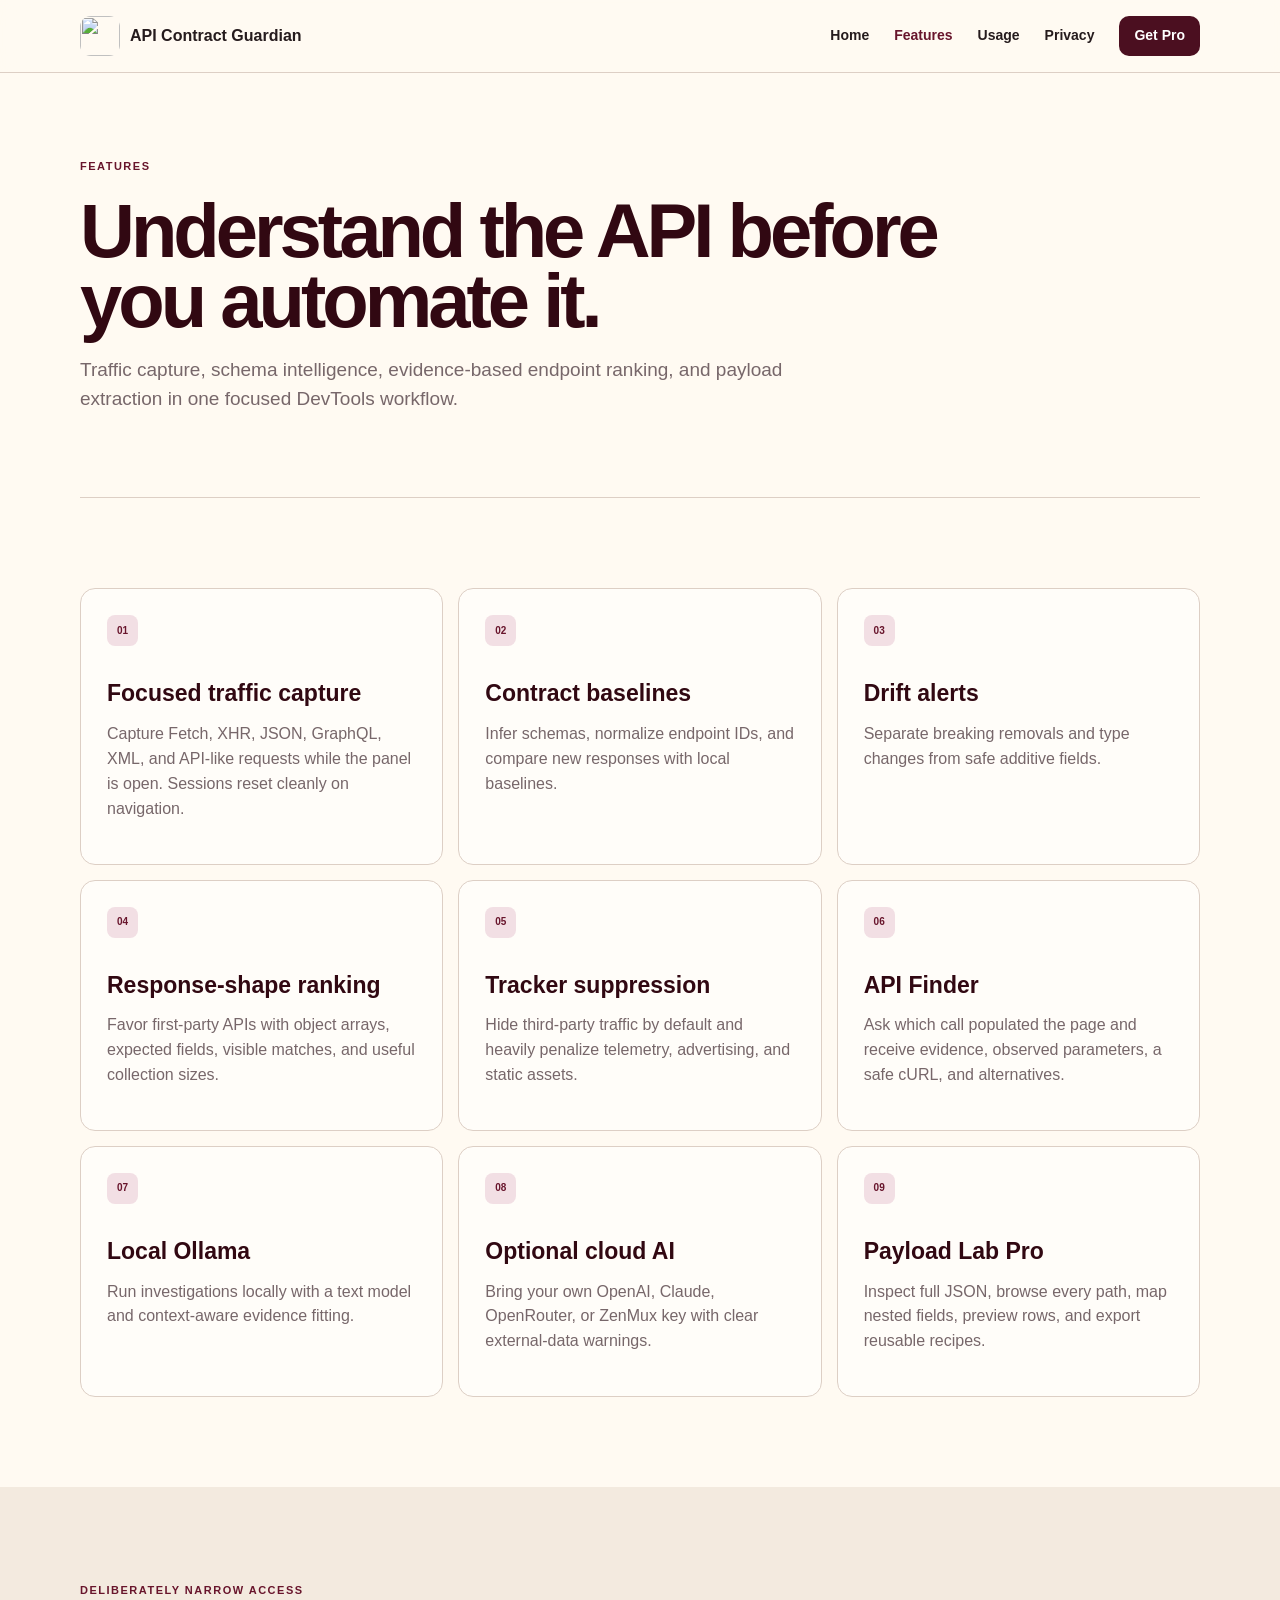
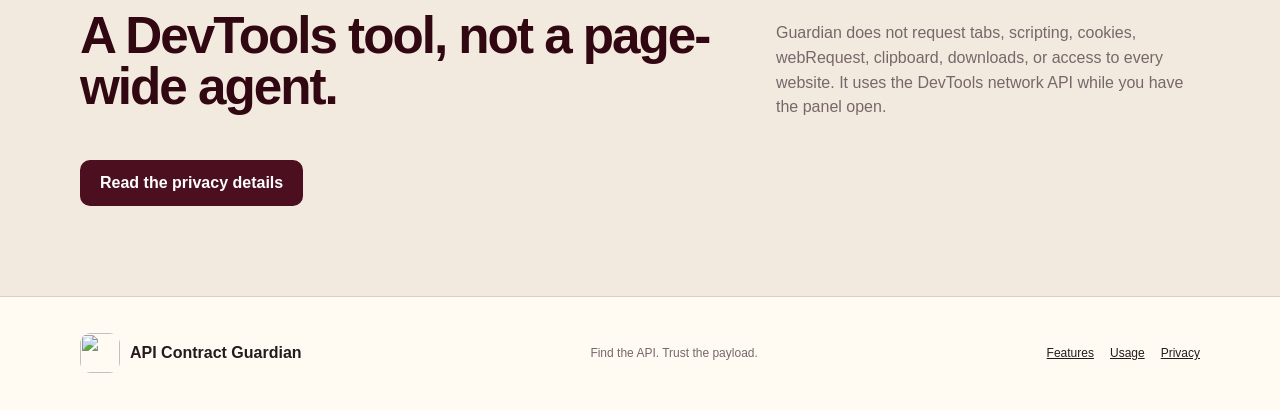
==== features.html @ 62bb1f57 "Add files via upload" ====
<!doctype html><html lang="en"><head><meta charset="utf-8"><meta name="viewport" content="width=device-width,initial-scale=1"><title>Features — API Contract Guardian</title><meta name="description" content="Explore API monitoring, endpoint discovery, local AI, and payload extraction features."><link rel="icon" href="assets/logo.png"><link rel="stylesheet" href="styles.css"></head><body>
<header class="site-header"><nav class="nav shell"><a class="brand" href="index.html"><img src="assets/logo.png" alt=""><span>API Contract Guardian</span></a><div class="nav-links"><a href="index.html">Home</a><a aria-current="page" href="features.html">Features</a><a href="usage.html">Usage</a><a href="privacy.html">Privacy</a><a class="nav-cta" href="https://builtbykris.lemonsqueezy.com">Get Pro</a></div></nav></header>
<main><section class="page-hero shell"><span class="eyebrow">Features</span><h1>Understand the API before you automate it.</h1><p>Traffic capture, schema intelligence, evidence-based endpoint ranking, and payload extraction in one focused DevTools workflow.</p></section>
<section class="section shell"><div class="grid">
<article class="card"><span class="number">01</span><h3>Focused traffic capture</h3><p>Capture Fetch, XHR, JSON, GraphQL, XML, and API-like requests while the panel is open. Sessions reset cleanly on navigation.</p></article>
<article class="card"><span class="number">02</span><h3>Contract baselines</h3><p>Infer schemas, normalize endpoint IDs, and compare new responses with local baselines.</p></article>
<article class="card"><span class="number">03</span><h3>Drift alerts</h3><p>Separate breaking removals and type changes from safe additive fields.</p></article>
<article class="card"><span class="number">04</span><h3>Response-shape ranking</h3><p>Favor first-party APIs with object arrays, expected fields, visible matches, and useful collection sizes.</p></article>
<article class="card"><span class="number">05</span><h3>Tracker suppression</h3><p>Hide third-party traffic by default and heavily penalize telemetry, advertising, and static assets.</p></article>
<article class="card"><span class="number">06</span><h3>API Finder</h3><p>Ask which call populated the page and receive evidence, observed parameters, a safe cURL, and alternatives.</p></article>
<article class="card"><span class="number">07</span><h3>Local Ollama</h3><p>Run investigations locally with a text model and context-aware evidence fitting.</p></article>
<article class="card"><span class="number">08</span><h3>Optional cloud AI</h3><p>Bring your own OpenAI, Claude, OpenRouter, or ZenMux key with clear external-data warnings.</p></article>
<article class="card"><span class="number">09</span><h3>Payload Lab Pro</h3><p>Inspect full JSON, browse every path, map nested fields, preview rows, and export reusable recipes.</p></article>
</div></section>
<section class="section alt"><div class="shell"><div class="section-head"><div><span class="eyebrow">Deliberately narrow access</span><h2>A DevTools tool, not a page-wide agent.</h2></div><p>Guardian does not request tabs, scripting, cookies, webRequest, clipboard, downloads, or access to every website. It uses the DevTools network API while you have the panel open.</p></div><a class="button primary" href="privacy.html">Read the privacy details</a></div></section></main>
<footer class="site-footer"><div class="footer-row shell"><a class="brand" href="index.html"><img src="assets/logo.png" alt=""><span>API Contract Guardian</span></a><p>Find the API. Trust the payload.</p><div class="footer-links"><a href="features.html">Features</a><a href="usage.html">Usage</a><a href="privacy.html">Privacy</a></div></div></footer>
</body></html>
---- styles.css ----
@font-face{font-family:Bricolage;src:url("assets/BricolageGrotesque-Variable.ttf") format("truetype");font-weight:200 800;font-display:swap}
:root{--wine:#4b0f20;--dark:#310812;--burg:#68152c;--rose:#e9c8d0;--paper:#fffaf2;--cream:#f3eadf;--white:#fffdf9;--ink:#251b1d;--muted:#77676a;--line:#ddcfc5;--green:#24715a}
*{box-sizing:border-box}html{scroll-behavior:smooth}body{margin:0;color:var(--ink);background:var(--paper);font-family:Bricolage,"Segoe UI",sans-serif;line-height:1.55}a{color:inherit}.shell{width:min(1120px,calc(100% - 40px));margin:auto}.site-header{position:sticky;z-index:20;top:0;border-bottom:1px solid var(--line);background:#fffaf2ee;backdrop-filter:blur(14px)}.nav{min-height:72px;display:flex;align-items:center;justify-content:space-between}.brand{display:flex;align-items:center;gap:10px;text-decoration:none;font-weight:780}.brand img{width:40px;height:40px;border-radius:11px}.nav-links{display:flex;align-items:center;gap:25px}.nav-links a{text-decoration:none;font-size:14px;font-weight:650}.nav-links a[aria-current=page]{color:var(--burg)}.nav-cta,.button{display:inline-flex;align-items:center;justify-content:center;border-radius:10px;text-decoration:none;font-weight:760}.nav-cta{padding:9px 15px;color:#fff!important;background:var(--wine)}
.hero{display:grid;grid-template-columns:.9fr 1.1fr;align-items:center;gap:52px;min-height:650px;padding:70px 0 90px}.eyebrow{color:var(--burg);font-size:11px;font-weight:800;letter-spacing:1.5px;text-transform:uppercase}.hero h1,.page-hero h1{margin:18px 0;color:var(--dark);font-size:clamp(52px,6vw,82px);line-height:.92;letter-spacing:-4px}.hero h1 em{color:var(--burg);font-style:normal}.lede{max-width:650px;color:var(--muted);font-size:19px}.actions{display:flex;flex-wrap:wrap;gap:10px;margin-top:28px}.button{min-height:46px;padding:0 20px}.primary{color:#fff;background:var(--wine)}.secondary{border:1px solid var(--line);background:var(--white)}.checks{display:flex;flex-wrap:wrap;gap:16px;margin-top:20px;color:var(--muted);font-size:12px}
.demo{overflow:hidden;border:1px solid #cdbab2;border-radius:18px;background:#fff;box-shadow:0 28px 75px #4b0f2024}.demo-top{display:flex;align-items:center;gap:10px;padding:14px 16px;color:#fff;background:var(--wine)}.demo-top img{width:36px;height:36px;border-radius:9px}.demo-top span{margin-left:auto;font-size:9px}.demo-tabs{display:flex;gap:18px;padding:10px 16px;border-bottom:1px solid var(--line);font-size:10px}.demo-body{display:grid;grid-template-columns:.85fr 1.15fr;min-height:350px}.requests{padding:18px;border-right:1px solid var(--line);background:#fffdf9}.requests small,.payload small{color:var(--muted);font-size:8px;letter-spacing:1px}.request{display:grid;grid-template-columns:38px 1fr auto;gap:7px;padding:12px 7px;border-bottom:1px solid #eee5df;font-size:9px}.request b{color:var(--burg)}.request i{color:var(--green);font-style:normal}.request.active{border-radius:7px;background:#f3e5e8}.payload{padding:20px}.payload h3{margin:10px 0;color:var(--wine)}.payload p{color:var(--muted);font-size:12px}.payload pre{padding:16px;border-radius:10px;color:#fae9ee;background:var(--dark);font-size:11px;line-height:1.65;white-space:pre-wrap}
.band{padding:15px;color:#fff;background:var(--wine);text-align:center;font-size:11px;font-weight:750;letter-spacing:2px}.section{padding:90px 0}.section.alt{background:var(--cream)}.section-head{display:grid;grid-template-columns:1.2fr .8fr;gap:60px;align-items:end;margin-bottom:40px}.section h2,.page-section h2{margin:8px 0;color:var(--dark);font-size:clamp(35px,4vw,55px);line-height:1;letter-spacing:-2px}.section-head p{margin:0;color:var(--muted)}.grid{display:grid;grid-template-columns:repeat(3,1fr);gap:15px}.card{padding:26px;border:1px solid var(--line);border-radius:15px;background:var(--white)}.card .number{display:inline-grid;width:31px;height:31px;place-items:center;border-radius:8px;color:var(--burg);background:#f2dfe4;font-size:10px;font-weight:800}.card h3{margin:35px 0 10px;color:var(--dark);font-size:23px;line-height:1.08}.card p{color:var(--muted)}.compare{display:grid;grid-template-columns:1fr 1fr;gap:18px}.plan{padding:32px;border-radius:17px}.plan.free{border:1px solid var(--line);background:#fff}.plan.pro{color:#fff;background:var(--dark)}.plan h3{font-size:35px}.plan ul{display:grid;gap:10px;padding:0;list-style:none}.plan.pro .button{color:var(--dark);background:var(--rose)}.plan.free .button{border:1px solid var(--line)}
.page-hero{padding:80px 0 65px;border-bottom:1px solid var(--line)}.page-hero h1{max-width:900px;font-size:clamp(48px,6vw,76px)}.page-hero p{max-width:750px;color:var(--muted);font-size:19px}.page-layout{display:grid;grid-template-columns:250px minmax(0,760px);gap:70px;align-items:start;padding:70px 0 100px}.toc{position:sticky;top:100px;padding:18px;border:1px solid var(--line);border-radius:13px;background:#fff}.toc strong{display:block;margin-bottom:10px;color:var(--dark)}.toc a{display:block;padding:6px 0;color:var(--muted);text-decoration:none;font-size:13px}.content section{scroll-margin-top:100px;margin-bottom:60px}.content h2{margin:0 0 16px;color:var(--dark);font-size:32px}.content h3{margin-top:28px;color:var(--wine)}.content p,.content li{color:#584a4d}.content li{margin-bottom:8px}.content code{padding:2px 5px;border-radius:4px;color:var(--wine);background:#f0e5df}.notice{padding:17px;border-left:4px solid var(--burg);border-radius:8px;background:var(--cream)}.steps{counter-reset:steps;display:grid;gap:13px;padding:0;list-style:none}.steps li{position:relative;padding:18px 18px 18px 58px;border:1px solid var(--line);border-radius:11px;background:#fff}.steps li:before{counter-increment:steps;content:counter(steps);position:absolute;left:17px;top:17px;display:grid;width:28px;height:28px;place-items:center;border-radius:8px;color:#fff;background:var(--burg);font-weight:800}.permission-table{width:100%;border-collapse:collapse}.permission-table th,.permission-table td{padding:13px;border-bottom:1px solid var(--line);text-align:left;vertical-align:top}.permission-table th{color:var(--wine);background:var(--cream)}
.site-footer{padding:35px 0;border-top:1px solid var(--line)}.footer-row{display:flex;align-items:center;justify-content:space-between;gap:25px}.footer-row p{color:var(--muted);font-size:12px}.footer-links{display:flex;gap:16px;font-size:12px}
@media(max-width:850px){.nav-links a:not(.nav-cta){display:none}.hero,.section-head,.page-layout{grid-template-columns:1fr}.hero{padding-top:45px}.toc{position:static}.grid{grid-template-columns:1fr 1fr}.footer-row{flex-direction:column;text-align:center}}@media(max-width:600px){.shell{width:calc(100% - 24px)}.hero h1,.page-hero h1{font-size:50px;letter-spacing:-2.5px}.demo-body{grid-template-columns:1fr}.requests{display:none}.grid,.compare{grid-template-columns:1fr}.section{padding:65px 0}.nav{min-height:62px}.brand span{font-size:13px}.footer-links{flex-wrap:wrap;justify-content:center}}
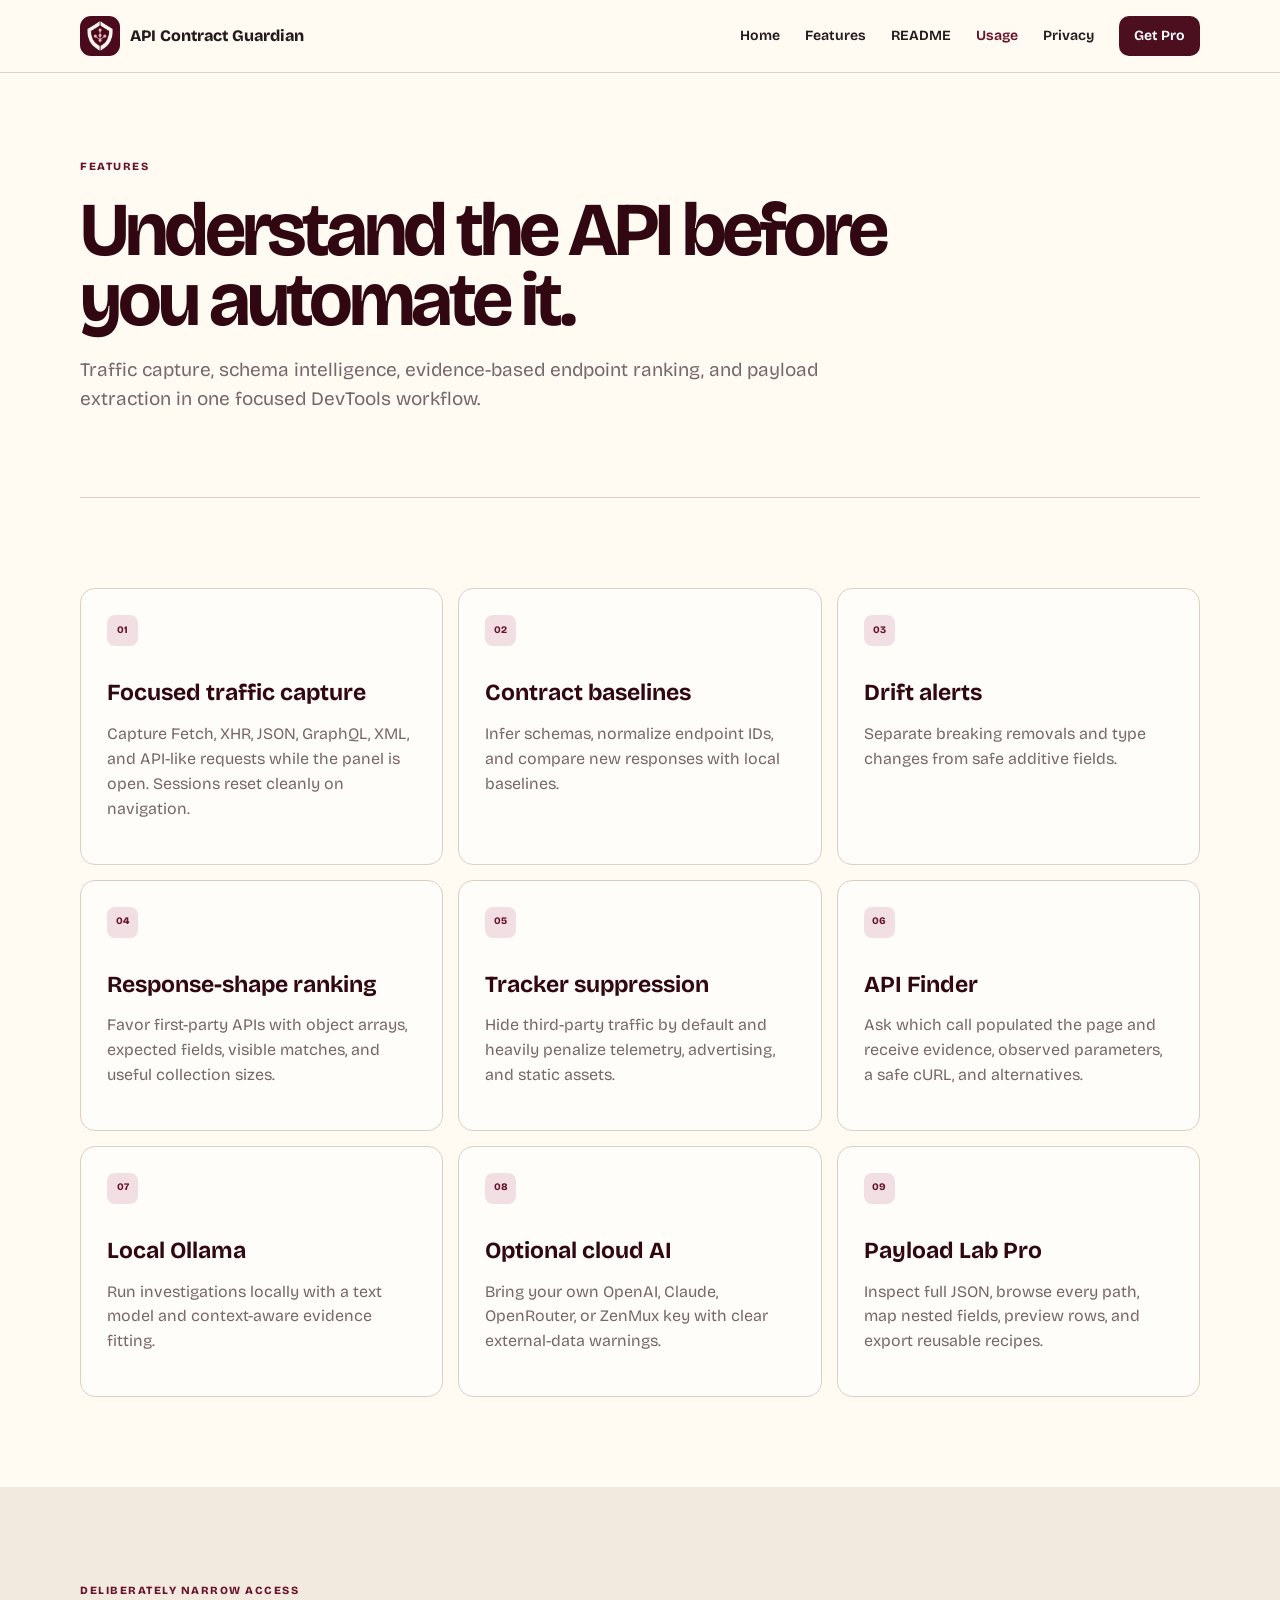
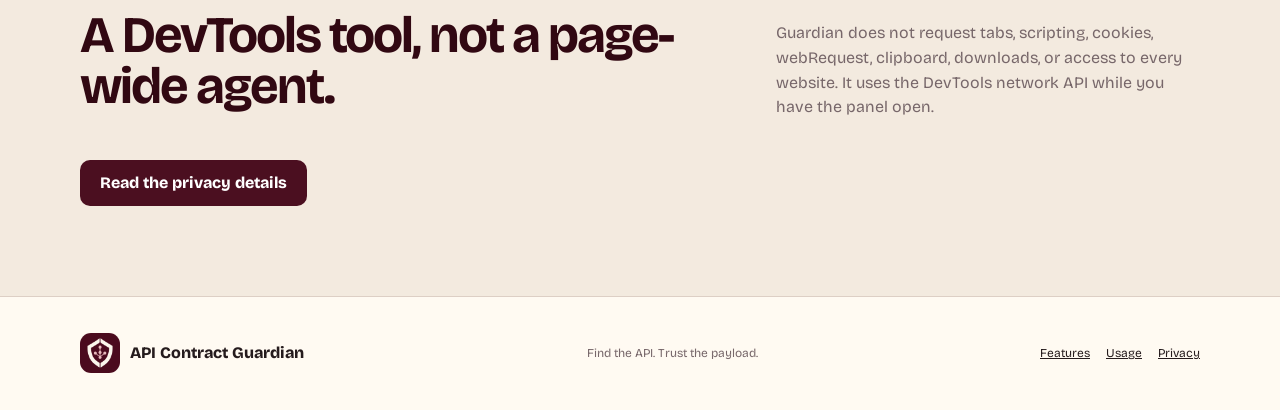
==== commit 774eade5: "Update features.html" ====
--- a/features.html
+++ b/features.html
@@ -1,5 +1,5 @@
 <!doctype html><html lang="en"><head><meta charset="utf-8"><meta name="viewport" content="width=device-width,initial-scale=1"><title>Features — API Contract Guardian</title><meta name="description" content="Explore API monitoring, endpoint discovery, local AI, and payload extraction features."><link rel="icon" href="assets/logo.png"><link rel="stylesheet" href="styles.css"></head><body>
-<header class="site-header"><nav class="nav shell"><a class="brand" href="index.html"><img src="assets/logo.png" alt=""><span>API Contract Guardian</span></a><div class="nav-links"><a href="index.html">Home</a><a aria-current="page" href="features.html">Features</a><a href="usage.html">Usage</a><a href="privacy.html">Privacy</a><a class="nav-cta" href="https://builtbykris.lemonsqueezy.com">Get Pro</a></div></nav></header>
+<header class="site-header"><nav class="nav shell"><a class="brand" href="index.html"><img src="assets/logo.png" alt=""><span>API Contract Guardian</span></a><div class="nav-links"><a href="index.html">Home</a><a href="features.html">Features</a><a href="readme.html">README</a><a aria-current="page" href="usage.html">Usage</a><a href="privacy.html">Privacy</a><a class="nav-cta" href="https://krrish.lemonsqueezy.com/checkout/buy/bc4b60ac-bb03-4356-a232-8a1e828eb6a8">Get Pro</a></div></nav></header>
 <main><section class="page-hero shell"><span class="eyebrow">Features</span><h1>Understand the API before you automate it.</h1><p>Traffic capture, schema intelligence, evidence-based endpoint ranking, and payload extraction in one focused DevTools workflow.</p></section>
 <section class="section shell"><div class="grid">
 <article class="card"><span class="number">01</span><h3>Focused traffic capture</h3><p>Capture Fetch, XHR, JSON, GraphQL, XML, and API-like requests while the panel is open. Sessions reset cleanly on navigation.</p></article>
